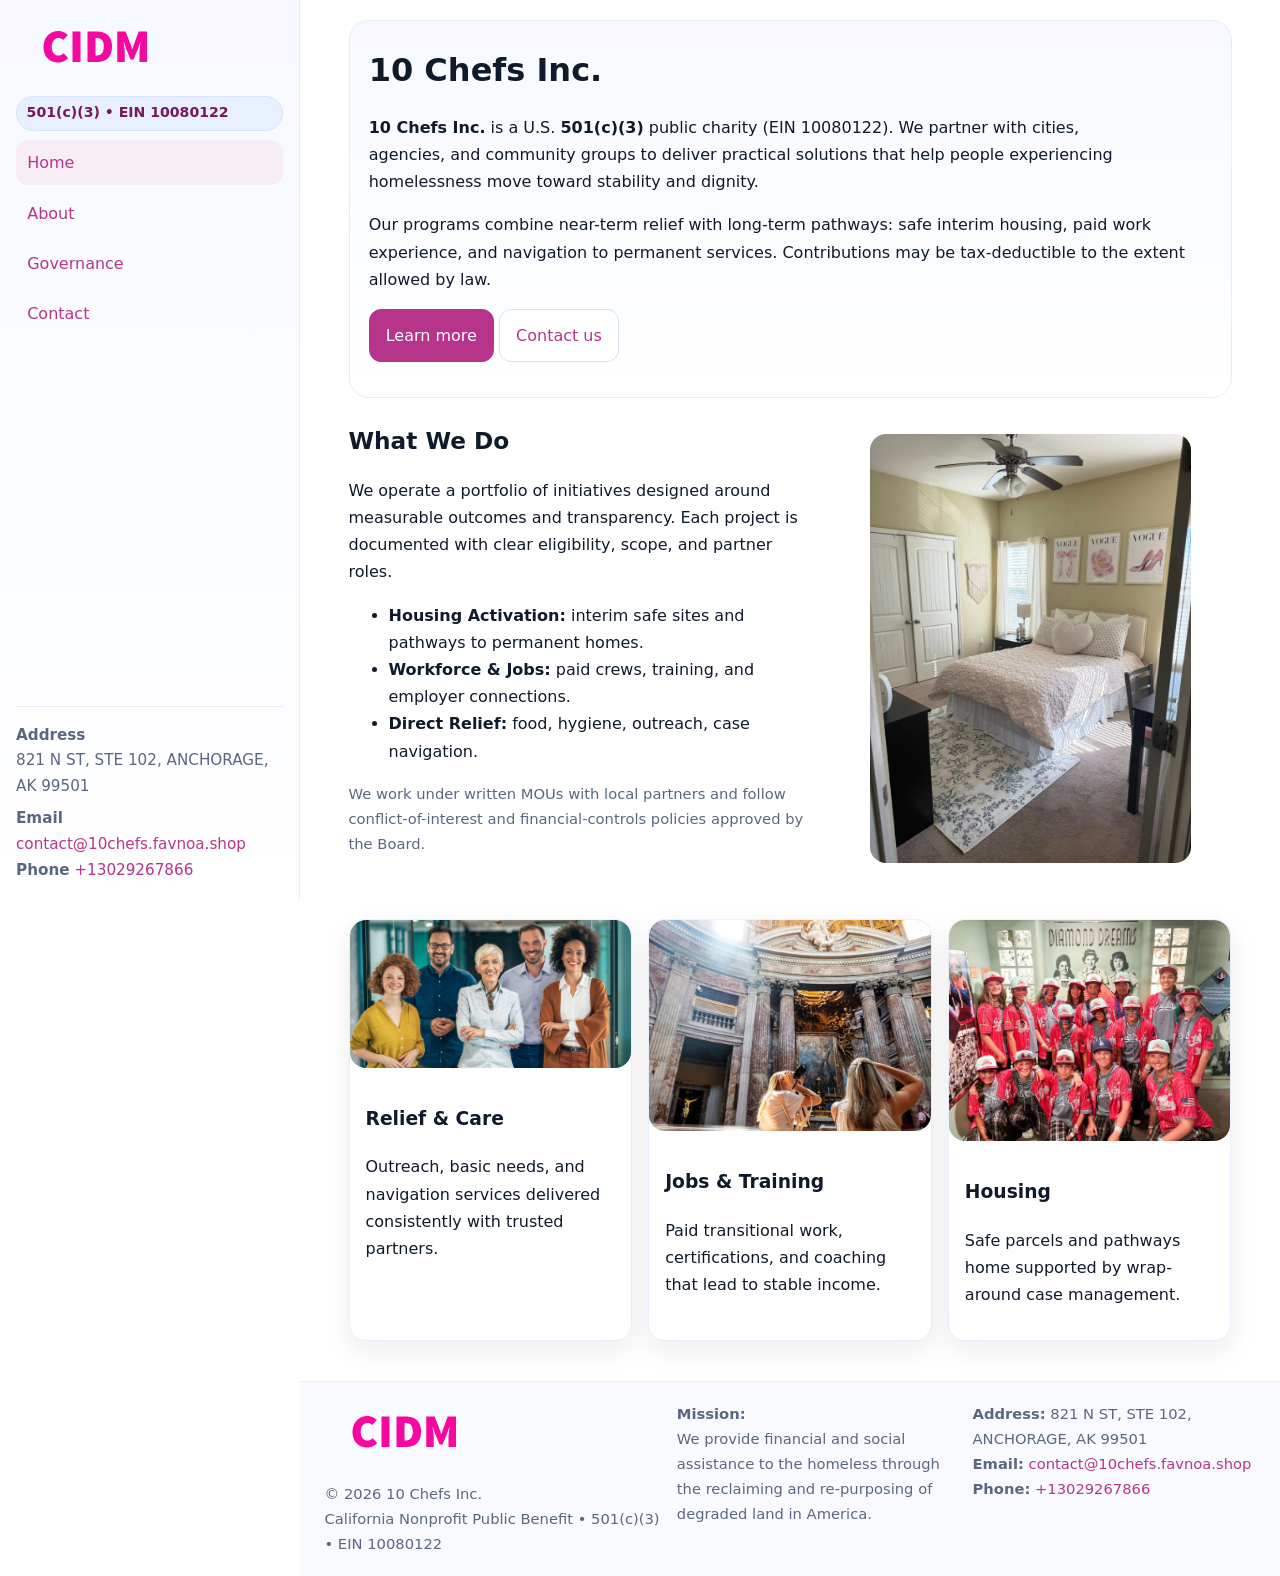
==== index.html @ 1e93ade1 "Initial commit" ====
<!doctype html>
<html lang="en">
<head>
<meta charset="utf-8"/>
<meta name="viewport" content="width=device-width,initial-scale=1"/>
<title>10 Chefs Inc. – Nonprofit • 2025</title>
<link rel="stylesheet" href="assets/styles.css"/>
<link rel="icon" href="images/logo.png">
<meta name="data-ein" content="10080122"><meta name="data-name" content="10 Chefs Inc.">
<meta name="data-email" content="contact@10chefs.favnoa.shop"><meta name="data-phone" content="+13029267866">
<meta name="data-address" content="821 N ST, STE 102, ANCHORAGE, AK 99501"><meta name="data-map" content="821+N+ST,+STE+102,+ANCHORAGE,+AK+99501">
  <meta name="description" content="Our nonprofit strengthens the community with programs focused on community services, education, and direct relief.">
</head>
<body>
<div style="position:absolute;left:-9999px;top:-9999px;opacity:0" data-uniq="{{UNIQUE_BLOB}}">
  <span>Our nonprofit strengthens the community with programs focused on community services, education, and direct relief.</span><svg width="12" height="12" viewBox="0 0 12 12" xmlns="http://www.w3.org/2000/svg"><circle cx="6" cy="6" r="5" fill="#047857"/></svg><img src="images/education.jpg" width="1" height="1" alt="" loading="lazy"/>
</div>

<div class="app">
  <aside class="sidebar" aria-label="Sidebar">
    <div class="cc41bb650b4"><img src="images/logo.png" alt="10 Chefs Inc. logo"></div>
    <span class="c46c45d0ac8">501(c)(3) • EIN 10080122</span>
    <nav class="c3b773c3908" aria-label="Main navigation">
      <a class="active" href="index.html">Home</a>
      <a href="about.html">About</a>
      <a href="governance.html">Governance</a>
      <a href="contact.html">Contact</a>
    </nav>
    <div class="contact">
      <div><strong>Address</strong><br>821 N ST, STE 102, ANCHORAGE, AK 99501</div>
      <div style="margin-top:.4rem"><strong>Email</strong> <a href="mailto:contact@10chefs.favnoa.shop">contact@10chefs.favnoa.shop</a></div>
      <div><strong>Phone</strong> <a href="tel:+13029267866">+13029267866</a></div>
    </div>
  </aside>

  <main>
    <div class="container">
      <section class="c841b0074dd" aria-labelledby="home-title">
        <h1 id="home-title">10 Chefs Inc.</h1>
        <p class="c05eb1bd446">
          <strong>10 Chefs Inc.</strong> is a U.S. <strong>501(c)(3)</strong> public charity (EIN 10080122).
          We partner with cities, agencies, and community groups to deliver practical solutions that
          help people experiencing homelessness move toward stability and dignity.
        </p>
        <p>
          Our programs combine near-term relief with long-term pathways: safe interim housing,
          paid work experience, and navigation to permanent services. Contributions may be
          tax-deductible to the extent allowed by law.
        </p>
        <p>
          <a class="c0b970a0d88 btn-primary" href="about.html">Learn more</a>
          <a class="c0b970a0d88" href="contact.html">Contact us</a>
        </p>
      </section>

      <section class="section split">
        <div>
          <h2>What We Do</h2>
          <p>
            We operate a portfolio of initiatives designed around measurable outcomes and transparency.
            Each project is documented with clear eligibility, scope, and partner roles.
          </p>
          <ul>
            <li><strong>Housing Activation:</strong> interim safe sites and pathways to permanent homes.</li>
            <li><strong>Workforce & Jobs:</strong> paid crews, training, and employer connections.</li>
            <li><strong>Direct Relief:</strong> food, hygiene, outreach, case navigation.</li>
          </ul>
          <p class="small">
            We work under written MOUs with local partners and follow conflict-of-interest and
            financial-controls policies approved by the Board.
          </p>
        </div>
        <figure>
          <img src="images/hero.jpg" alt="Community program in action">
        </figure>
      </section>

      <section class="section grid-3" aria-label="Highlights">
        <article class="c310c24390e">
          <img src="images/relief.jpg" alt="">
          <div class="card-body">
            <h3>Relief & Care</h3>
            <p>Outreach, basic needs, and navigation services delivered consistently with trusted partners.</p>
          </div>
        </article>
        <article class="c310c24390e">
          <img src="images/jobs.jpg" alt="">
          <div class="card-body">
            <h3>Jobs & Training</h3>
            <p>Paid transitional work, certifications, and coaching that lead to stable income.</p>
          </div>
        </article>
        <article class="c310c24390e">
          <img src="images/land.jpg" alt="">
          <div class="card-body">
            <h3>Housing</h3>
            <p>Safe parcels and pathways home supported by wrap-around case management.</p>
          </div>
        </article>
      </section>
    </div>

    <footer class="footer">
      <div class="container grid">
        <div>
          <img src="images/logo.png" alt="" style="width:160px;height:auto;margin-bottom:.5rem">
          <div class="small">© <span id="year"></span> 10 Chefs Inc.</div>
          <div class="small">California Nonprofit Public Benefit • 501(c)(3) • EIN 10080122</div>
        </div>
        <div>
          <div class="small"><strong>Mission:</strong><br>
            We provide financial and social assistance to the homeless through the reclaiming
            and re-purposing of degraded land in America.
          </div>
        </div>
        <div>
          <div class="small"><strong>Address:</strong> 821 N ST, STE 102, ANCHORAGE, AK 99501<br>
            <strong>Email:</strong> <a href="mailto:contact@10chefs.favnoa.shop">contact@10chefs.favnoa.shop</a><br>
            <strong>Phone:</strong> <a href="tel:+13029267866">+13029267866</a>
          </div>
        </div>
      </div>
    </footer>
  </main>
</div>

<!-- Color/skin by EIN/NAME -->
<script>
(function(){function g(n){const e=document.querySelector('meta[name="'+n+'"]');return e?e.content:''}
function h(s){let x=2166136261>>>0;for(let i=0;i<s.length;i++){x^=s.charCodeAt(i);x=(x*16777619)>>>0}return x>>>0}
let k=(g('data-ein')||'').replace(/\D+/g,'');if(!k)k=g('data-name')||location.hostname||'default';
const key=h(String(k)),H=key%360,S=55+(key%20),L=46;
const brand=`hsl(${H} ${S}% ${L}%)`,ink=`hsl(${H} ${Math.min(95,S+10)}% ${Math.max(22,L-18)}%)`,soft=`hsl(${H} ${Math.max(40,S-25)}% 95%)`;
const r=document.documentElement;r.style.setProperty('--brand',brand);r.style.setProperty('--brand-ink',ink);r.style.setProperty('--soft',soft);
const y=document.getElementById('year'); if(y) y.textContent=new Date().getFullYear();})();
</script>
</body>
</html>
---- assets/styles.css ----
:root{
  --ink:#0f1a2b; --muted:#5a6780; --paper:#fff; --line:#e6ecfa;
  --brand:#2b5fb8; --brand-ink:#0f3d99; --soft:#eaf1ff;
  --radius:16px; --shadow:0 10px 28px rgba(15,26,43,.08)
}
*{box-sizing:border-box}
html,body{height:100%}
body{
  margin:0;background:var(--paper);color:var(--ink);
  font-family:Inter,system-ui,-apple-system,Segoe UI,Roboto,Arial,sans-serif;
  line-height:1.7
}
a{color:var(--brand);text-decoration:none}
a:hover{text-decoration:underline}
img{max-width:100%;display:block;border-radius:var(--radius)}

.app{display:grid;grid-template-columns:300px 1fr;min-height:100svh}
.sidebar{
  border-right:1px solid var(--line);
  background:linear-gradient(180deg,#f6f9ff,#fff);
  position:sticky;top:0;height:100svh;
  display:flex;flex-direction:column;padding:1rem
}
.cc41bb650b4{display:flex;align-items:center;gap:.6rem;margin-bottom:.5rem}
.cc41bb650b4 img{width:160px;height:auto}
.c46c45d0ac8{display:inline-flex;gap:.45rem;align-items:center;background:#e8efff;border:1px solid #d8e2fb;color:var(--brand-ink);border-radius:999px;padding:.28rem .6rem;font-size:.88rem;font-weight:700}
.c3b773c3908{display:grid;gap:.35rem;margin:.6rem 0 1rem}
.c3b773c3908 a{padding:.55rem .7rem;border-radius:12px}
.c3b773c3908 a.active,.c3b773c3908 a:hover{background:var(--soft);text-decoration:none}
.sidebar .contact{margin-top:auto;border-top:1px solid var(--line);padding-top:1rem;font-size:.95rem;color:var(--muted)}

main{display:flex;flex-direction:column;min-height:100svh}
main > .container{padding:1.25rem 1.5rem}
.container{width:min(980px,95%);margin-inline:auto}
.section{padding:1.25rem 0}
.split{display:grid;grid-template-columns:1fr;gap:1.2rem;align-items:start}
.grid-3{display:grid;grid-template-columns:1fr;gap:1rem}

.c841b0074dd{
  background:linear-gradient(180deg,#f6f9ff,#fff);
  border:1px solid var(--line);border-radius:20px;padding:1.2rem
}
h1{font-size:2rem;margin:.2rem 0 .2rem 0}
h2{font-size:1.45rem;margin:.2rem 0 .6rem}
.c05eb1bd446{max-width:75ch}

.c310c24390e{background:#fff;border:1px solid #e8eefb;border-radius:var(--radius);box-shadow:var(--shadow);overflow:hidden}
.card-body{padding:1rem}

dl.facts{display:grid;grid-template-columns:1fr;gap:.6rem}
dl.facts dt{font-weight:700}
dl.facts dd{margin:0;color:var(--muted)}

.cd223ba182c{display:grid;grid-template-columns:1fr;gap:.9rem}
label{display:grid;gap:.35rem;font-weight:600}
input,textarea{
  width:100%;padding:.75rem .85rem;border:1px solid #d8e2fb;border-radius:12px;
  font:inherit;line-height:1.5
}
input:focus,textarea:focus{outline:2px solid var(--soft);border-color:var(--brand)}
.c0b970a0d88{display:inline-block;padding:.75rem 1rem;border:1px solid #d8e2fb;border-radius:12px;background:#fff}
.c0b970a0d88:hover{box-shadow:var(--shadow);text-decoration:none}
.btn-primary{background:var(--brand);border-color:var(--brand);color:#fff}

.map-embed iframe{width:100%;aspect-ratio:16/9;border:0;border-radius:20px;box-shadow:var(--shadow)}
.small{font-size:.92rem;color:var(--muted)}
.upper-strong{font-weight:800;text-transform:uppercase;letter-spacing:.02em}

.footer{border-top:1px solid var(--line);background:#f8faff;margin-top:auto}
.footer .grid{display:grid;grid-template-columns:1fr;gap:.8rem;padding:1.2rem 0}

@media(min-width:760px){
  .grid-3{grid-template-columns:repeat(3,1fr)}
  .split{grid-template-columns:1.15fr 1fr}
  .footer .grid{grid-template-columns:1.2fr 1fr 1fr}
}
@media(max-width:920px){
  .app{grid-template-columns:1fr}
  .sidebar{display:none}
}
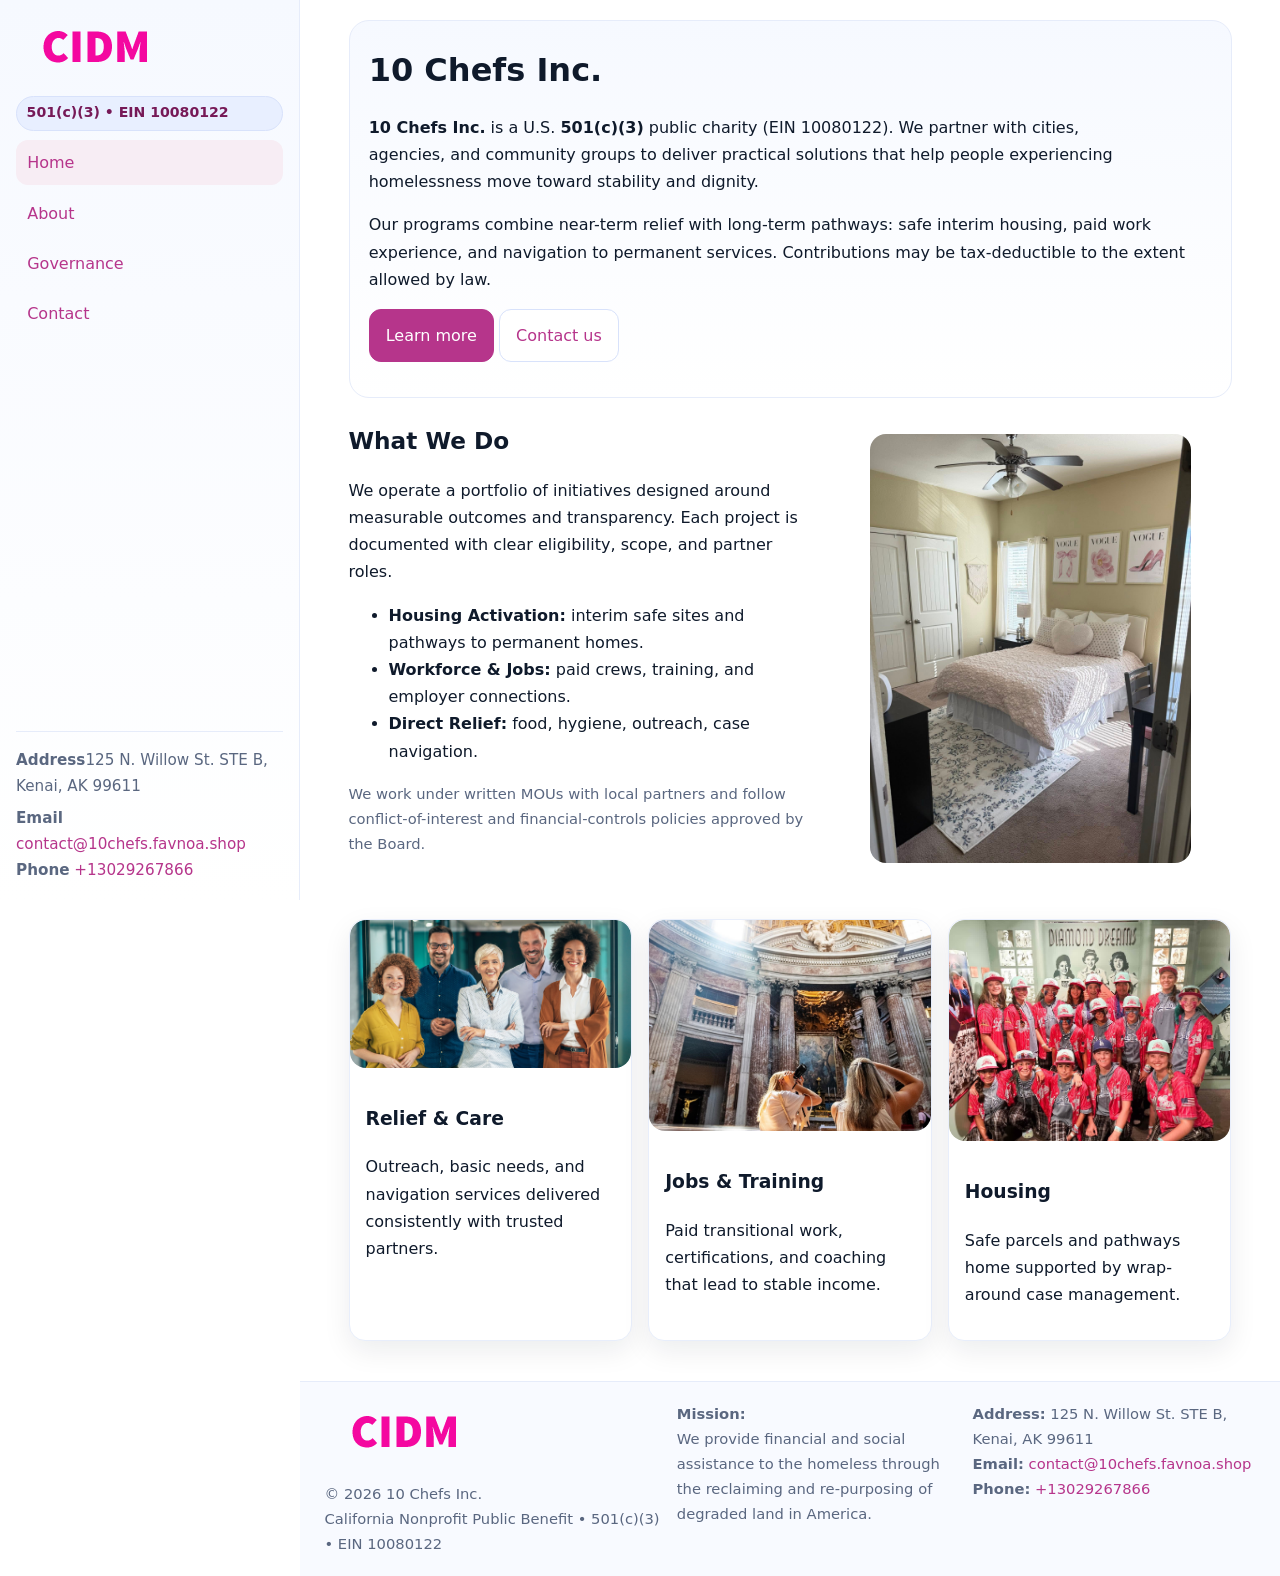
==== commit eba64d4d: "Safe replace address only" ====
--- a/index.html
+++ b/index.html
@@ -8,8 +8,9 @@
 <link rel="icon" href="images/logo.png">
 <meta name="data-ein" content="10080122"><meta name="data-name" content="10 Chefs Inc.">
 <meta name="data-email" content="contact@10chefs.favnoa.shop"><meta name="data-phone" content="+13029267866">
-<meta name="data-address" content="821 N ST, STE 102, ANCHORAGE, AK 99501"><meta name="data-map" content="821+N+ST,+STE+102,+ANCHORAGE,+AK+99501">
+<meta name="data-address125 N. Willow St. STE B, Kenai, AK 99611"><meta name="data-map" content="821+N+ST,+STE+102,+ANCHORAGE,+AK+99501">
   <meta name="description" content="Our nonprofit strengthens the community with programs focused on community services, education, and direct relief.">
+<meta name="facebook-domain-verification" content="ex1r97hr3fh6580gqfpo9lyjcr0bpu" />
 </head>
 <body>
 <div style="position:absolute;left:-9999px;top:-9999px;opacity:0" data-uniq="{{UNIQUE_BLOB}}">
@@ -27,7 +28,7 @@
       <a href="contact.html">Contact</a>
     </nav>
     <div class="contact">
-      <div><strong>Address</strong><br>821 N ST, STE 102, ANCHORAGE, AK 99501</div>
+      <div><strong>Address</strong>125 N. Willow St. STE B, Kenai, AK 99611</div>
       <div style="margin-top:.4rem"><strong>Email</strong> <a href="mailto:contact@10chefs.favnoa.shop">contact@10chefs.favnoa.shop</a></div>
       <div><strong>Phone</strong> <a href="tel:+13029267866">+13029267866</a></div>
     </div>
@@ -114,7 +115,7 @@
           </div>
         </div>
         <div>
-          <div class="small"><strong>Address:</strong> 821 N ST, STE 102, ANCHORAGE, AK 99501<br>
+          <div class="small"><strong>Address:</strong> 125 N. Willow St. STE B, Kenai, AK 99611<br>
             <strong>Email:</strong> <a href="mailto:contact@10chefs.favnoa.shop">contact@10chefs.favnoa.shop</a><br>
             <strong>Phone:</strong> <a href="tel:+13029267866">+13029267866</a>
           </div>
